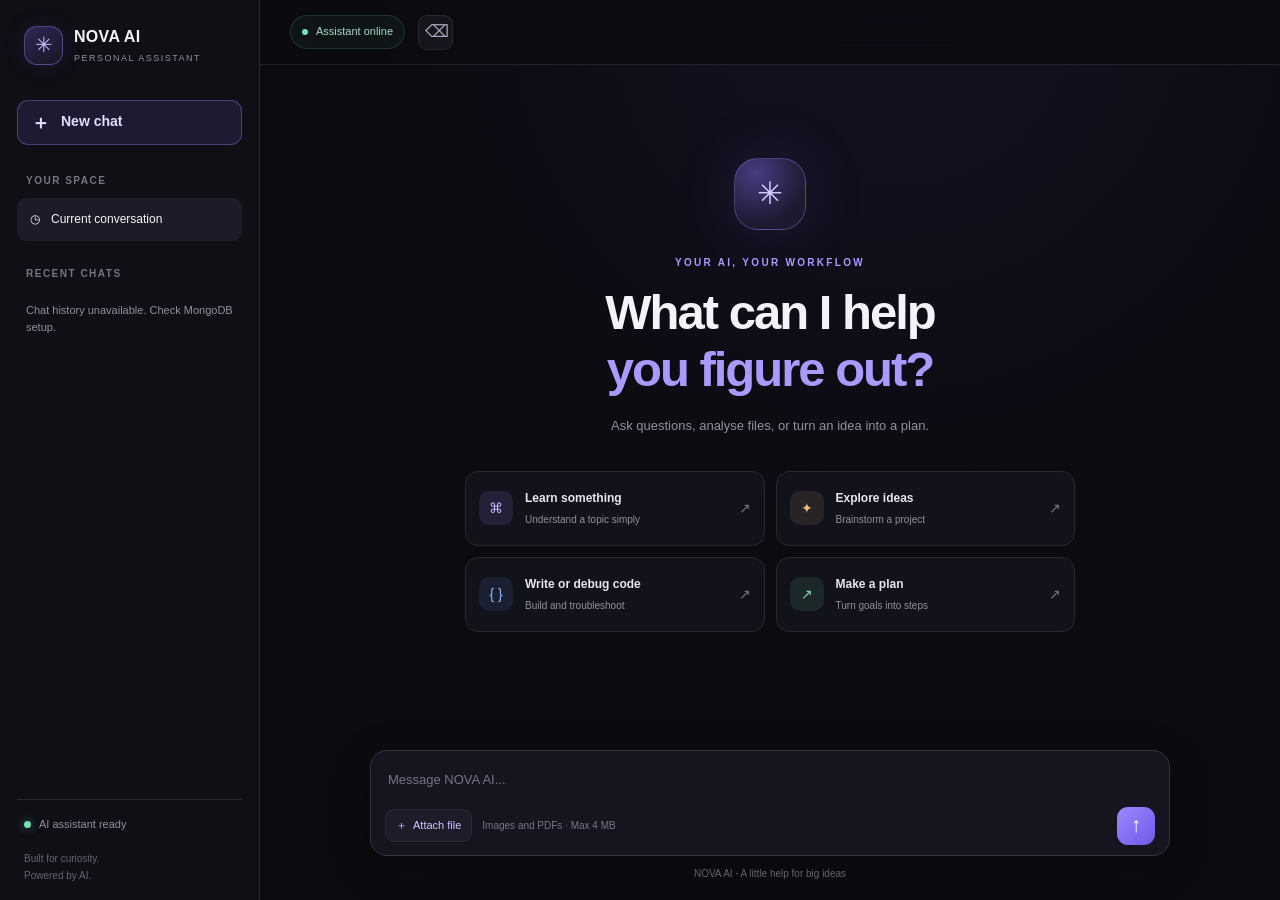
==== public/index.html @ d77d350b "Move frontend into FastAPI public directory" ====
<!doctype html>
<html lang="en">
<head>
  <meta charset="utf-8">
  <meta name="viewport" content="width=device-width, initial-scale=1, viewport-fit=cover">
  <meta name="theme-color" content="#090d19">
  <meta name="description" content="NOVA AI — your personal AI assistant for chat, images and documents.">
  <title>NOVA AI</title>
  <link rel="manifest" href="/manifest.json">
  <link rel="icon" href="/icons/icon.svg" type="image/svg+xml">
  <link rel="stylesheet" href="/styles.css">
</head>
<body>
  <div class="app-shell">
    <aside class="sidebar" id="sidebar">
      <div class="brand">
        <div class="brand-mark">✳</div>
        <div><strong>NOVA AI</strong><small>PERSONAL ASSISTANT</small></div>
      </div>

      <button class="new-chat" id="newChat" type="button">
        <span>＋</span> New chat
      </button>

      <div class="side-label">YOUR SPACE</div>
      <button class="side-item active" type="button">
        <span>◷</span> Current conversation
      </button>

      <div class="sidebar-bottom">
        <div class="status-dot"></div>
        <span>AI assistant ready</span>
        <button class="install-btn" id="installBtn" hidden type="button">＋ Install app</button>
        <p>Built for curiosity.<br>Powered by AI.</p>
      </div>
    </aside>

    <main class="main">
      <header class="topbar">
        <button class="mobile-menu" id="mobileMenu" type="button" aria-label="Open menu">☰</button>
        <div class="mobile-brand"><span class="brand-mark small">✳</span> NOVA AI</div>
        <div class="top-actions">
          <span class="online-pill"><i></i> Assistant online</span>
          <button class="icon-btn" id="clearChat" type="button" title="Clear conversation" aria-label="Clear conversation">⌫</button>
        </div>
      </header>

      <section class="conversation" id="conversation" aria-live="polite">
        <div class="welcome" id="welcome">
          <div class="orb"><span>✳</span></div>
          <div class="eyebrow">YOUR AI, YOUR WORKFLOW</div>
          <h1>What can I help<br><em>you figure out?</em></h1>
          <p>Ask questions, analyse files, or turn an idea into a plan.</p>

          <div class="suggestions">
            <button class="suggestion" data-prompt="Explain Python functions with a simple example." type="button">
              <span class="suggestion-icon purple">⌘</span>
              <span><b>Learn something</b><small>Understand a topic simply</small></span>
              <span class="suggestion-arrow">↗</span>
            </button>
            <button class="suggestion" data-prompt="Give me three practical AI project ideas for a beginner." type="button">
              <span class="suggestion-icon amber">✦</span>
              <span><b>Explore ideas</b><small>Brainstorm a project</small></span>
              <span class="suggestion-arrow">↗</span>
            </button>
            <button class="suggestion" data-prompt="Help me debug a Python program. Tell me what information you need." type="button">
              <span class="suggestion-icon blue">{ }</span>
              <span><b>Write or debug code</b><small>Build and troubleshoot</small></span>
              <span class="suggestion-arrow">↗</span>
            </button>
            <button class="suggestion" data-prompt="Create a realistic 7-day study plan for learning web development." type="button">
              <span class="suggestion-icon green">↗</span>
              <span><b>Make a plan</b><small>Turn goals into steps</small></span>
              <span class="suggestion-arrow">↗</span>
            </button>
          </div>
        </div>

        <div class="messages" id="messages"></div>
      </section>

      <footer class="composer-wrap">
        <div id="attachmentPreview" class="attachment-preview" hidden></div>

        <form class="composer" id="chatForm">
          <textarea id="prompt" rows="1" maxlength="6000"
            placeholder="Message NOVA AI..." aria-label="Message NOVA AI"></textarea>

          <div class="composer-bottom">
            <div class="composer-tools">
              <input id="fileInput" type="file"
                accept="image/png,image/jpeg,image/webp,image/gif,application/pdf"
                hidden>
              <button id="attachBtn" class="attach-btn" type="button"
                aria-label="Attach image or PDF" title="Attach image or PDF">
                ＋ <span>Attach file</span>
              </button>
              <span class="composer-note">Images and PDFs · Max 4 MB</span>
            </div>
            <button class="send-btn" id="sendBtn" type="submit" aria-label="Send message">
              <span>↑</span>
            </button>
          </div>
        </form>

        <div class="footer-note">NOVA AI <span>·</span> A little help for big ideas</div>
      </footer>
    </main>
  </div>

  <div class="toast" id="toast" role="status"></div>
  <script src="/app.js" defer></script>
</body>
</html>
---- styles.css ----
:root {
  --bg: #0b0b10;
  --sidebar: #101016;
  --surface: #15151e;
  --surface-hover: #1c1c28;
  --border: #282833;
  --text: #f4f3fa;
  --muted: #92909f;
  --purple: #9b87ff;
  --purple-dark: #7159e8;
  --green: #75dfb2;
  --danger: #ff899f;
  --sidebar-width: 260px;
}

* { box-sizing: border-box; }

html {
  min-height: 100%;
  background: var(--bg);
  color-scheme: dark;
  scroll-behavior: smooth;
}

body {
  margin: 0;
  min-height: 100vh;
  background:
    radial-gradient(ellipse at 70% 0%, rgba(125, 95, 255, .08), transparent 42%),
    var(--bg);
  color: var(--text);
  font-family: Inter, "Segoe UI", Arial, sans-serif;
  font-size: 14px;
  line-height: 1.55;
}

button, input, textarea { font: inherit; }
button { color: inherit; cursor: pointer; }
button:disabled { opacity: .5; cursor: not-allowed; }

button:focus-visible,
textarea:focus-visible {
  outline: 2px solid var(--purple);
  outline-offset: 3px;
}

::selection { background: rgba(155,135,255,.35); }

::-webkit-scrollbar { width: 6px; height: 6px; }
::-webkit-scrollbar-thumb {
  background: #353342;
  border-radius: 20px;
}

/* Application layout */

.app-shell {
  display: flex;
  min-height: 100vh;
}

/* Sidebar */

.sidebar {
  position: fixed;
  inset: 0 auto 0 0;
  z-index: 30;
  display: flex;
  flex-direction: column;
  width: var(--sidebar-width);
  height: 100vh;
  padding: 25px 17px 16px;
  overflow-y: auto;
  background: rgba(16,16,22,.97);
  border-right: 1px solid var(--border);
  transition: transform .25s ease;
}

.brand {
  display: flex;
  align-items: center;
  gap: 11px;
  padding: 0 7px;
  margin-bottom: 34px;
}

.brand-mark {
  display: grid;
  place-items: center;
  width: 39px;
  height: 39px;
  flex-shrink: 0;
  border: 1px solid rgba(155,135,255,.4);
  border-radius: 13px;
  background: linear-gradient(145deg,#302755,#171523);
  color: #c9bcff;
  font-size: 21px;
  box-shadow: 0 0 25px rgba(130,105,255,.1);
}

.brand strong {
  display: block;
  font-size: 16px;
  letter-spacing: .3px;
}

.brand small {
  display: block;
  margin-top: 2px;
  color: var(--muted);
  font-size: 9px;
  letter-spacing: 1.5px;
}

.new-chat {
  display: flex;
  align-items: center;
  gap: 11px;
  width: 100%;
  min-height: 45px;
  padding: 0 13px;
  margin-bottom: 28px;
  border: 1px solid rgba(155,135,255,.35);
  border-radius: 11px;
  background: rgba(130,105,255,.12);
  color: #e4ddff;
  font-weight: 600;
  text-align: left;
  transition: .2s;
}

.new-chat span { font-size: 19px; }

.new-chat:hover {
  background: rgba(130,105,255,.22);
  border-color: var(--purple);
}

.side-label {
  margin: 0 9px 10px;
  color: #777485;
  font-size: 10px;
  font-weight: 700;
  letter-spacing: 1.5px;
}

.side-item {
  display: flex;
  align-items: center;
  gap: 11px;
  width: 100%;
  padding: 11px 12px;
  border: 1px solid transparent;
  border-radius: 9px;
  background: transparent;
  color: #b7b4c4;
  font-size: 12px;
  text-align: left;
}

.side-item:hover,
.side-item.active {
  background: var(--surface-hover);
  color: var(--text);
}

.sidebar-bottom {
  display: flex;
  align-items: center;
  flex-wrap: wrap;
  gap: 8px;
  margin-top: auto;
  padding: 16px 7px 0;
  border-top: 1px solid var(--border);
  color: var(--muted);
  font-size: 11px;
}

.sidebar-bottom .status-dot {
  width: 7px;
  height: 7px;
  border-radius: 50%;
  background: var(--green);
  box-shadow: 0 0 10px rgba(117,223,178,.5);
}

.sidebar-bottom p {
  width: 100%;
  margin: 9px 0 0;
  color: #666474;
  font-size: 10px;
  line-height: 1.7;
}

.install-btn {
  padding: 6px 9px;
  border: 1px solid var(--border);
  border-radius: 8px;
  background: var(--surface);
  color: #d5ceff;
  font-size: 10px;
}

/* Dynamic chat history */

#novaChatHistory {
  min-width: 0;
  margin-top: 25px;
  overflow: hidden;
}

.nova-history-heading {
  padding: 0 9px;
  margin: 0 0 10px;
  color: #777485;
  font-size: 10px;
  font-weight: 700;
  letter-spacing: 1.5px;
  text-transform: uppercase;
}

#novaChatList {
  display: flex;
  flex-direction: column;
  gap: 4px;
  max-height: 42vh;
  overflow-y: auto;
}

.nova-history-item {
  display: flex;
  align-items: center;
  min-width: 0;
  border: 1px solid transparent;
  border-radius: 9px;
}

.nova-history-item:hover {
  background: var(--surface-hover);
}

.nova-history-item.active {
  background: rgba(155,135,255,.12);
  border-color: rgba(155,135,255,.22);
}

.nova-history-open {
  flex: 1;
  min-width: 0;
  overflow: hidden;
  padding: 10px;
  border: 0;
  background: transparent;
  color: #c2bfd0;
  font-size: 12px;
  text-align: left;
  text-overflow: ellipsis;
  white-space: nowrap;
}

.nova-history-delete {
  width: 30px;
  height: 30px;
  margin-right: 4px;
  border: 0;
  border-radius: 7px;
  background: transparent;
  color: #888596;
  font-size: 17px;
  opacity: .65;
}

.nova-history-delete:hover {
  background: rgba(255,137,159,.12);
  color: var(--danger);
  opacity: 1;
}

.nova-history-empty {
  padding: 0 9px;
  color: var(--muted);
  font-size: 11px;
}

/* Main content */

.main {
  display: flex;
  flex: 1;
  flex-direction: column;
  min-width: 0;
  min-height: 100vh;
  margin-left: var(--sidebar-width);
}

.topbar {
  position: sticky;
  top: 0;
  z-index: 10;
  display: flex;
  align-items: center;
  justify-content: space-between;
  min-height: 65px;
  padding: 0 30px;
  border-bottom: 1px solid rgba(40,40,51,.8);
  background: rgba(11,11,16,.82);
  backdrop-filter: blur(18px);
}

.mobile-menu,
.mobile-brand { display: none; }

.top-actions {
  display: flex;
  align-items: center;
  gap: 13px;
}

.online-pill {
  display: flex;
  align-items: center;
  gap: 8px;
  padding: 7px 11px;
  border: 1px solid rgba(117,223,178,.15);
  border-radius: 20px;
  background: rgba(117,223,178,.05);
  color: #a6d9c2;
  font-size: 11px;
}

.online-pill i {
  width: 6px;
  height: 6px;
  border-radius: 50%;
  background: var(--green);
}

.icon-btn {
  width: 35px;
  height: 35px;
  border: 1px solid var(--border);
  border-radius: 9px;
  background: var(--surface);
  color: #aaa6b8;
  font-size: 17px;
}

.icon-btn:hover {
  border-color: var(--danger);
  color: var(--danger);
}

/* Conversation */

.conversation {
  display: flex;
  flex: 1;
  flex-direction: column;
  width: 100%;
  max-width: 940px;
  min-height: 0;
  margin: 0 auto;
  padding: 35px 32px 25px;
  overflow-y: auto;
}

.welcome {
  width: 100%;
  max-width: 720px;
  margin: auto;
  padding: 35px 15px 55px;
  text-align: center;
}

.orb {
  display: grid;
  place-items: center;
  width: 72px;
  height: 72px;
  margin: 0 auto 25px;
  border: 1px solid rgba(155,135,255,.35);
  border-radius: 24px;
  background: radial-gradient(circle at 30% 20%,#493b80,#1c1930 70%);
  color: #d4c9ff;
  font-size: 31px;
  box-shadow: 0 0 65px rgba(130,105,255,.14);
}

.eyebrow {
  margin-bottom: 14px;
  color: #a99aff;
  font-size: 10px;
  font-weight: 700;
  letter-spacing: 2.3px;
}

.welcome h1 {
  margin: 0;
  color: var(--text);
  font-size: clamp(34px,4.5vw,49px);
  font-weight: 750;
  letter-spacing: -2px;
  line-height: 1.17;
}

.welcome h1 em {
  color: #a99aff;
  font-style: normal;
}

.welcome p {
  margin: 17px auto 0;
  color: var(--muted);
  font-size: 13px;
}

.suggestions {
  display: grid;
  grid-template-columns: repeat(2,minmax(0,1fr));
  gap: 11px;
  max-width: 610px;
  margin: 35px auto 0;
}

.suggestion {
  display: flex;
  align-items: center;
  gap: 12px;
  min-height: 75px;
  padding: 13px;
  border: 1px solid var(--border);
  border-radius: 13px;
  background: rgba(21,21,30,.8);
  text-align: left;
  transition: .2s;
}

.suggestion:hover {
  transform: translateY(-2px);
  border-color: rgba(155,135,255,.5);
  background: #1b1a27;
}

.suggestion-icon {
  display: grid;
  place-items: center;
  width: 34px;
  height: 34px;
  flex-shrink: 0;
  border-radius: 10px;
  background: rgba(155,135,255,.12);
  color: #c2b5ff;
  font-size: 14px;
}

.suggestion-icon.amber { color: #e8bd7a; background: rgba(232,189,122,.1); }
.suggestion-icon.blue { color: #91baff; background: rgba(100,160,255,.1); }
.suggestion-icon.green { color: #80dbb4; background: rgba(117,223,178,.1); }

.suggestion b {
  display: block;
  color: #e8e6f0;
  font-size: 12px;
}

.suggestion small {
  display: block;
  margin-top: 4px;
  color: var(--muted);
  font-size: 10px;
}

.suggestion-arrow {
  margin-left: auto;
  color: #777486;
}

/* Messages: these class names match app.js */

.messages {
  display: flex;
  flex-direction: column;
  gap: 22px;
  width: 100%;
}

.messages:empty { display: none; }

.message {
  display: flex;
  align-items: flex-start;
  gap: 12px;
  width: 100%;
}

.message.user { flex-direction: row-reverse; }

.avatar {
  display: grid;
  place-items: center;
  flex: 0 0 32px;
  width: 32px;
  height: 32px;
  border: 1px solid var(--border);
  border-radius: 11px;
  background: #1b1a29;
  color: #c7baff;
  font-size: 12px;
}

.message.user .avatar {
  border-color: rgba(155,135,255,.3);
  background: rgba(155,135,255,.17);
  color: #e1d9ff;
}

.bubble {
  min-width: 0;
  max-width: min(78%,720px);
  padding: 13px 16px;
  border: 1px solid var(--border);
  border-radius: 4px 15px 15px 15px;
  background: var(--surface);
  color: #e1dfeb;
  font-size: 13px;
  line-height: 1.8;
  overflow-wrap: anywhere;
}

.message.user .bubble {
  border-color: rgba(155,135,255,.23);
  border-radius: 15px 4px 15px 15px;
  background: rgba(120,95,230,.14);
  color: #f0edff;
}

.bubble p { margin: 0 0 11px; }
.bubble p:last-child { margin-bottom: 0; }

.bubble pre {
  max-width: 100%;
  overflow-x: auto;
  padding: 14px;
  border: 1px solid var(--border);
  border-radius: 10px;
  background: #090910;
}

.bubble code {
  font-family: "Cascadia Code",Consolas,monospace;
  font-size: 12px;
}

.bubble a {
  color: #b5a7ff;
  text-decoration: underline;
}

.bubble ul,.bubble ol { padding-left: 22px; }

.message-actions {
  display: flex;
  margin-top: 10px;
}

.message-actions button {
  padding: 5px 8px;
  border: 1px solid var(--border);
  border-radius: 7px;
  background: transparent;
  color: var(--muted);
  font-size: 10px;
}

.message-actions button:hover {
  color: var(--text);
  border-color: var(--purple);
}

.typing {
  display: flex;
  align-items: center;
  gap: 5px;
  padding: 5px 2px;
}

.typing span {
  width: 6px;
  height: 6px;
  border-radius: 50%;
  background: #a99aff;
  animation: pulse 1s infinite ease-in-out;
}

.typing span:nth-child(2) { animation-delay: .15s; }
.typing span:nth-child(3) { animation-delay: .3s; }

@keyframes pulse {
  0%,60%,100% { opacity: .35; transform: translateY(0); }
  30% { opacity: 1; transform: translateY(-4px); }
}

/* Composer */

.composer-wrap {
  position: sticky;
  bottom: 0;
  z-index: 8;
  width: 100%;
  padding: 15px 25px 19px;
  background: linear-gradient(to bottom,transparent,rgba(11,11,16,.96) 25%,var(--bg));
}

.composer {
  width: 100%;
  max-width: 800px;
  margin: 0 auto;
  padding: 13px 14px 10px;
  border: 1px solid #343344;
  border-radius: 17px;
  background: #15151f;
  box-shadow: 0 12px 45px rgba(0,0,0,.2);
  transition: border-color .2s, box-shadow .2s;
}

.composer:focus-within {
  border-color: rgba(155,135,255,.65);
  box-shadow: 0 0 0 3px rgba(155,135,255,.07);
}

#prompt {
  display: block;
  width: 100%;
  min-height: 36px;
  max-height: 180px;
  padding: 5px 3px;
  resize: none;
  border: 0;
  outline: 0;
  background: transparent;
  color: var(--text);
  font-size: 13px;
  line-height: 1.7;
}

#prompt::placeholder { color: #777486; }

.composer-bottom {
  display: flex;
  align-items: center;
  justify-content: space-between;
  gap: 10px;
  margin-top: 7px;
}

.composer-tools {
  display: flex;
  align-items: center;
  flex-wrap: wrap;
  gap: 10px;
  min-width: 0;
}

.attach-btn {
  display: inline-flex;
  align-items: center;
  gap: 6px;
  padding: 7px 10px;
  border: 1px solid var(--border);
  border-radius: 9px;
  background: #1d1c29;
  color: #d1c8ff;
  font-size: 11px;
}

.attach-btn:hover {
  border-color: var(--purple);
  background: rgba(155,135,255,.1);
}

.composer-note {
  color: #777486;
  font-size: 10px;
}

.send-btn {
  display: grid;
  place-items: center;
  flex: 0 0 38px;
  width: 38px;
  height: 38px;
  border: 0;
  border-radius: 11px;
  background: linear-gradient(135deg,var(--purple),var(--purple-dark));
  color: white;
  font-size: 21px;
  transition: transform .15s;
}

.send-btn:hover { transform: translateY(-2px); }
.send-btn:active { transform: scale(.95); }

.footer-note {
  margin-top: 10px;
  color: #656372;
  font-size: 10px;
  text-align: center;
}

.footer-note span { color: var(--purple); }

/* Attachments */

.attachment-preview {
  width: 100%;
  max-width: 800px;
  margin: 0 auto 9px;
}

.attachment-item {
  display: flex;
  align-items: center;
  justify-content: space-between;
  gap: 12px;
  padding: 10px 12px;
  border: 1px solid var(--border);
  border-radius: 12px;
  background: var(--surface);
}

.attachment-details {
  display: flex;
  flex-direction: column;
  min-width: 0;
  gap: 3px;
}

.attachment-details strong {
  overflow-wrap: anywhere;
  font-size: 12px;
}

.attachment-details small {
  color: var(--muted);
  font-size: 10px;
}

.attachment-remove {
  width: 30px;
  height: 30px;
  border: 1px solid var(--border);
  border-radius: 8px;
  background: var(--surface-hover);
  font-size: 18px;
}

.attachment-remove:hover {
  border-color: var(--danger);
  color: var(--danger);
}

/* Toast */

.toast {
  position: fixed;
  right: 22px;
  bottom: 25px;
  z-index: 100;
  max-width: min(360px,calc(100vw - 36px));
  padding: 12px 16px;
  border: 1px solid #393747;
  border-radius: 11px;
  background: #1c1b27;
  color: var(--text);
  font-size: 12px;
  box-shadow: 0 10px 40px rgba(0,0,0,.3);
  opacity: 0;
  pointer-events: none;
  transform: translateY(8px);
  transition: .2s;
}

.toast.show {
  opacity: 1;
  transform: translateY(0);
}

[hidden], .hidden { display: none !important; }

/* Responsive */

@media (max-width: 760px) {
  .sidebar {
    width: min(290px,86vw);
    transform: translateX(-105%);
    box-shadow: none;
  }

  .sidebar.open {
    transform: translateX(0);
    box-shadow: 20px 0 60px rgba(0,0,0,.45);
  }

  .main { margin-left: 0; }

  .topbar { min-height: 58px; padding: 0 14px; }

  .mobile-menu {
    display: grid;
    place-items: center;
    width: 36px;
    height: 36px;
    border: 1px solid var(--border);
    border-radius: 9px;
    background: var(--surface);
    font-size: 17px;
  }

  .mobile-brand {
    display: flex;
    align-items: center;
    gap: 7px;
    margin-right: auto;
    margin-left: 10px;
    font-size: 13px;
    font-weight: 700;
  }

  .brand-mark.small {
    width: 27px;
    height: 27px;
    border-radius: 8px;
    font-size: 14px;
  }

  .conversation { padding: 25px 14px 15px; }

  .welcome { padding: 35px 5px 40px; }
  .welcome h1 { font-size: 35px; }

  .suggestions { gap: 8px; margin-top: 25px; }
  .suggestion { min-height: 69px; padding: 10px; gap: 8px; }
  .suggestion-icon { width: 30px; height: 30px; }

  .bubble { max-width: calc(100% - 42px); padding: 11px 12px; }

  .composer-wrap {
    padding: 10px 10px max(12px,env(safe-area-inset-bottom));
  }

  .composer { padding: 10px 10px 8px; }
  .composer-note { font-size: 9px; }
  .attach-btn { padding: 7px 8px; }
  .footer-note { font-size: 9px; }
}

@media (max-width: 420px) {
  .online-pill { padding: 6px 8px; font-size: 9px; }
  .suggestions { grid-template-columns: 1fr; }
  .suggestion { min-height: 60px; }
  .welcome h1 { font-size: 31px; }
  .composer-tools { gap: 6px; }
}

@media (prefers-reduced-motion: reduce) {
  *,*::before,*::after {
    animation-duration: .01ms !important;
    transition-duration: .01ms !important;
    scroll-behavior: auto !important;
  }
}
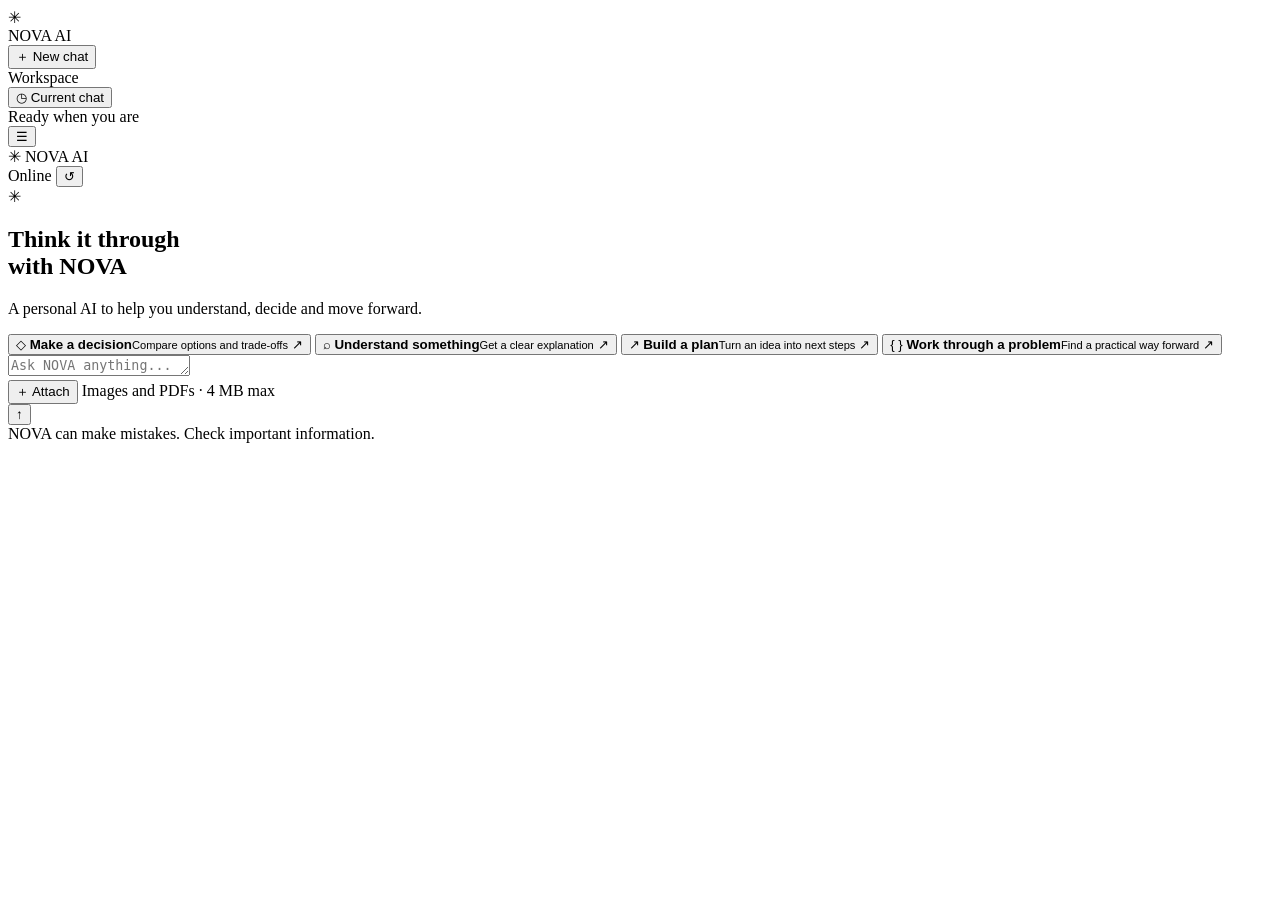
==== commit 3987ec58: "Redesign NOVA interface structure" ====
--- a/public/index.html
+++ b/public/index.html
@@ -1,11 +1,10 @@
-
 <!doctype html>
 <html lang="en">
 <head>
   <meta charset="utf-8">
   <meta name="viewport" content="width=device-width, initial-scale=1, viewport-fit=cover">
-  <meta name="theme-color" content="#090d19">
-  <meta name="description" content="NOVA AI — your personal AI assistant for chat, images and documents.">
+  <meta name="theme-color" content="#101114">
+  <meta name="description" content="NOVA AI — a personal assistant for clearer thinking, practical plans, chat and file analysis.">
   <title>NOVA AI</title>
   <link rel="manifest" href="/manifest.json">
   <link rel="icon" href="/icons/icon.svg" type="image/svg+xml">
@@ -15,64 +14,61 @@
   <div class="app-shell">
     <aside class="sidebar" id="sidebar">
       <div class="brand">
-        <div class="brand-mark">✳</div>
-        <div><strong>NOVA AI</strong><small>PERSONAL ASSISTANT</small></div>
+        <div class="brand-mark" aria-hidden="true">✳</div>
+        <div class="brand-name">NOVA <span>AI</span></div>
       </div>
 
       <button class="new-chat" id="newChat" type="button">
-        <span>＋</span> New chat
+        <span aria-hidden="true">＋</span> New chat
       </button>
 
-      <div class="side-label">YOUR SPACE</div>
-      <button class="side-item active" type="button">
-        <span>◷</span> Current conversation
+      <div class="side-label">Workspace</div>
+      <button class="side-item active" type="button" aria-current="page">
+        <span aria-hidden="true">◷</span> Current chat
       </button>
 
       <div class="sidebar-bottom">
-        <div class="status-dot"></div>
-        <span>AI assistant ready</span>
-        <button class="install-btn" id="installBtn" hidden type="button">＋ Install app</button>
-        <p>Built for curiosity.<br>Powered by AI.</p>
+        <button class="install-btn" id="installBtn" hidden type="button">Install NOVA</button>
+        <div class="status-line"><span class="status-dot"></span><span>Ready when you are</span></div>
       </div>
     </aside>
 
     <main class="main">
       <header class="topbar">
         <button class="mobile-menu" id="mobileMenu" type="button" aria-label="Open menu">☰</button>
-        <div class="mobile-brand"><span class="brand-mark small">✳</span> NOVA AI</div>
+        <div class="mobile-brand"><span class="brand-mark small" aria-hidden="true">✳</span> NOVA AI</div>
         <div class="top-actions">
-          <span class="online-pill"><i></i> Assistant online</span>
-          <button class="icon-btn" id="clearChat" type="button" title="Clear conversation" aria-label="Clear conversation">⌫</button>
+          <span class="online-status"><i></i> Online</span>
+          <button class="icon-btn" id="clearChat" type="button" title="Clear conversation" aria-label="Clear conversation">↺</button>
         </div>
       </header>
 
       <section class="conversation" id="conversation" aria-live="polite">
         <div class="welcome" id="welcome">
-          <div class="orb"><span>✳</span></div>
-          <div class="eyebrow">YOUR AI, YOUR WORKFLOW</div>
-          <h1>What can I help<br><em>you figure out?</em></h1>
-          <p>Ask questions, analyse files, or turn an idea into a plan.</p>
+          <div class="welcome-mark" aria-hidden="true">✳</div>
+          <h1>Think it through<br>with NOVA</h1>
+          <p>A personal AI to help you understand, decide and move forward.</p>
 
           <div class="suggestions">
-            <button class="suggestion" data-prompt="Explain Python functions with a simple example." type="button">
-              <span class="suggestion-icon purple">⌘</span>
-              <span><b>Learn something</b><small>Understand a topic simply</small></span>
-              <span class="suggestion-arrow">↗</span>
+            <button class="suggestion" data-prompt="Help me think through an important decision. Ask me the key questions first." type="button">
+              <span class="suggestion-icon" aria-hidden="true">◇</span>
+              <span class="suggestion-copy"><b>Make a decision</b><small>Compare options and trade-offs</small></span>
+              <span class="suggestion-arrow" aria-hidden="true">↗</span>
             </button>
-            <button class="suggestion" data-prompt="Give me three practical AI project ideas for a beginner." type="button">
-              <span class="suggestion-icon amber">✦</span>
-              <span><b>Explore ideas</b><small>Brainstorm a project</small></span>
-              <span class="suggestion-arrow">↗</span>
+            <button class="suggestion" data-prompt="Explain a topic I am trying to understand in clear, simple language." type="button">
+              <span class="suggestion-icon" aria-hidden="true">⌕</span>
+              <span class="suggestion-copy"><b>Understand something</b><small>Get a clear explanation</small></span>
+              <span class="suggestion-arrow" aria-hidden="true">↗</span>
             </button>
-            <button class="suggestion" data-prompt="Help me debug a Python program. Tell me what information you need." type="button">
-              <span class="suggestion-icon blue">{ }</span>
-              <span><b>Write or debug code</b><small>Build and troubleshoot</small></span>
-              <span class="suggestion-arrow">↗</span>
+            <button class="suggestion" data-prompt="Help me turn a goal into a realistic action plan." type="button">
+              <span class="suggestion-icon" aria-hidden="true">↗</span>
+              <span class="suggestion-copy"><b>Build a plan</b><small>Turn an idea into next steps</small></span>
+              <span class="suggestion-arrow" aria-hidden="true">↗</span>
             </button>
-            <button class="suggestion" data-prompt="Create a realistic 7-day study plan for learning web development." type="button">
-              <span class="suggestion-icon green">↗</span>
-              <span><b>Make a plan</b><small>Turn goals into steps</small></span>
-              <span class="suggestion-arrow">↗</span>
+            <button class="suggestion" data-prompt="Help me solve a problem. Start by identifying what information is missing." type="button">
+              <span class="suggestion-icon" aria-hidden="true">{ }</span>
+              <span class="suggestion-copy"><b>Work through a problem</b><small>Find a practical way forward</small></span>
+              <span class="suggestion-arrow" aria-hidden="true">↗</span>
             </button>
           </div>
         </div>
@@ -82,34 +78,30 @@
 
       <footer class="composer-wrap">
         <div id="attachmentPreview" class="attachment-preview" hidden></div>
-
         <form class="composer" id="chatForm">
           <textarea id="prompt" rows="1" maxlength="6000"
-            placeholder="Message NOVA AI..." aria-label="Message NOVA AI"></textarea>
-
+            placeholder="Ask NOVA anything..." aria-label="Message NOVA AI"></textarea>
           <div class="composer-bottom">
             <div class="composer-tools">
               <input id="fileInput" type="file"
-                accept="image/png,image/jpeg,image/webp,image/gif,application/pdf"
-                hidden>
+                accept="image/png,image/jpeg,image/webp,image/gif,application/pdf" hidden>
               <button id="attachBtn" class="attach-btn" type="button"
                 aria-label="Attach image or PDF" title="Attach image or PDF">
-                ＋ <span>Attach file</span>
+                <span aria-hidden="true">＋</span> Attach
               </button>
-              <span class="composer-note">Images and PDFs · Max 4 MB</span>
+              <span class="composer-note">Images and PDFs · 4 MB max</span>
             </div>
             <button class="send-btn" id="sendBtn" type="submit" aria-label="Send message">
-              <span>↑</span>
+              <span aria-hidden="true">↑</span>
             </button>
           </div>
         </form>
-
-        <div class="footer-note">NOVA AI <span>·</span> A little help for big ideas</div>
+        <div class="footer-note">NOVA can make mistakes. Check important information.</div>
       </footer>
     </main>
   </div>
 
-  <div class="toast" id="toast" role="status"></div>
+  <div class="toast" id="toast" role="status" aria-live="polite"></div>
   <script src="/app.js" defer></script>
 </body>
-</html>
+</html>
